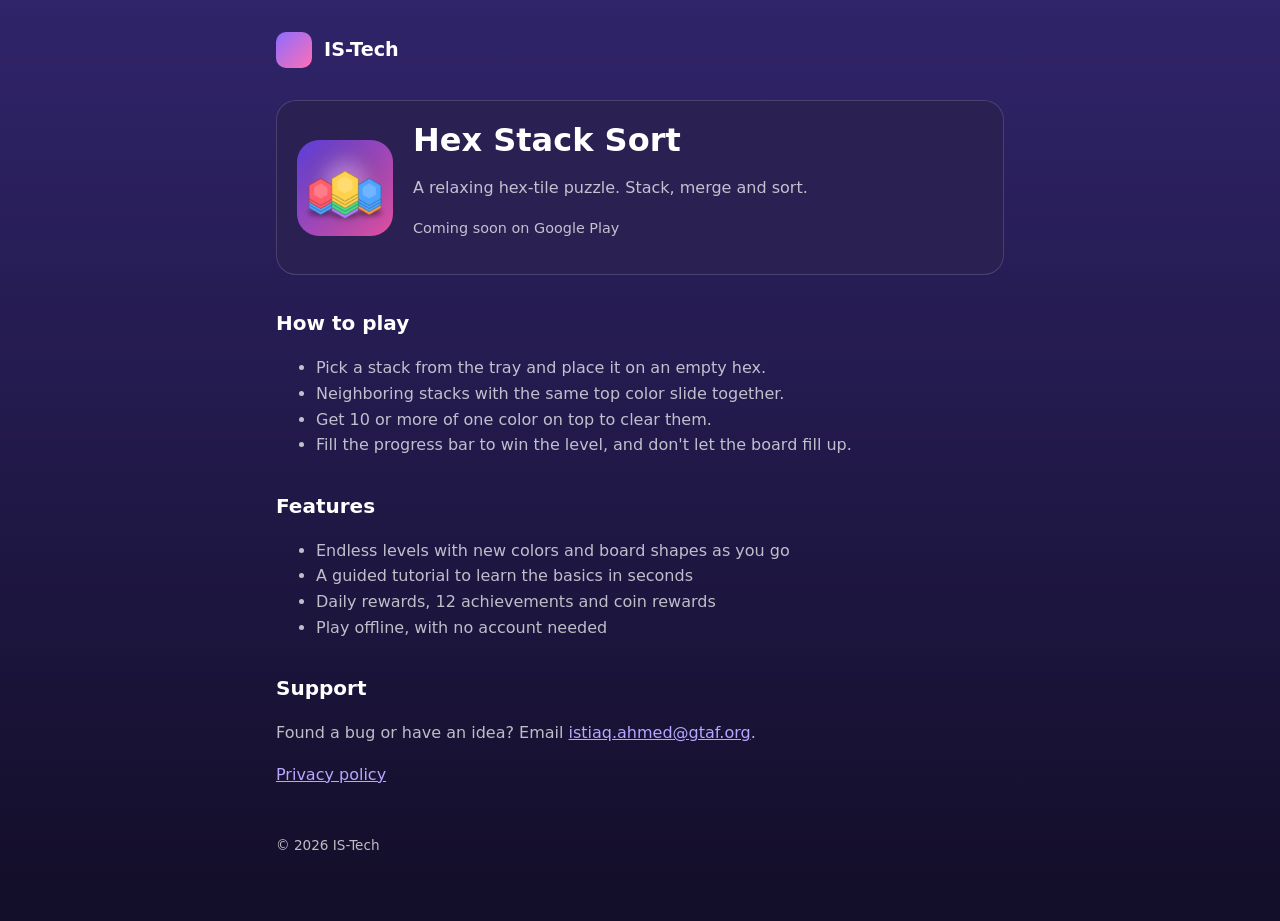
==== hex-stack-sort/index.html @ ce3957b2 "Add IS-Tech site: home, Hex Stack Sort page, privacy policy, app-ads.txt Co-Authored-By: Claude Opus" ====
<!doctype html>
<html lang="en">
<head>
  <meta charset="utf-8">
  <meta name="viewport" content="width=device-width, initial-scale=1">
  <title>Hex Stack Sort</title>
  <meta name="description" content="Hex Stack Sort: stack, merge and sort hex tiles in a relaxing puzzle game by IS-Tech.">
  <link rel="icon" href="../assets/hex-stack-sort-icon.png">
  <link rel="stylesheet" href="../assets/style.css">
</head>
<body>
  <div class="wrap">
    <header class="site">
      <span class="logo-mark" aria-hidden="true"></span>
      <a href="/">IS-Tech</a>
    </header>

    <div class="card game">
      <img src="../assets/hex-stack-sort-icon.png" alt="Hex Stack Sort app icon">
      <div class="info">
        <h1>Hex Stack Sort</h1>
        <p>A relaxing hex-tile puzzle. Stack, merge and sort.</p>
        <p class="meta">Coming soon on Google Play</p>
      </div>
    </div>

    <h2>How to play</h2>
    <ul>
      <li>Pick a stack from the tray and place it on an empty hex.</li>
      <li>Neighboring stacks with the same top color slide together.</li>
      <li>Get 10 or more of one color on top to clear them.</li>
      <li>Fill the progress bar to win the level, and don't let the board fill up.</li>
    </ul>

    <h2>Features</h2>
    <ul>
      <li>Endless levels with new colors and board shapes as you go</li>
      <li>A guided tutorial to learn the basics in seconds</li>
      <li>Daily rewards, 12 achievements and coin rewards</li>
      <li>Play offline, with no account needed</li>
    </ul>

    <h2>Support</h2>
    <p>Found a bug or have an idea? Email <a href="mailto:istiaq.ahmed@gtaf.org">istiaq.ahmed@gtaf.org</a>.</p>
    <p><a href="privacy.html">Privacy policy</a></p>

    <footer>&copy; 2026 IS-Tech</footer>
  </div>
</body>
</html>
---- assets/style.css ----
:root {
  --bg-top: #30246a;
  --bg-bottom: #130e29;
  --surface: #2a2152;
  --surface-high: #372c6b;
  --outline: rgba(255, 255, 255, 0.15);
  --text: #ffffff;
  --muted: rgba(255, 255, 255, 0.72);
  --primary: #8c6cff;
  --primary-bright: #b9a6ff;
  --pink: #ff6fb5;
  --gold: #ffd24d;
}

* { box-sizing: border-box; }

html { -webkit-text-size-adjust: 100%; }

body {
  margin: 0;
  min-height: 100vh;
  font-family: system-ui, -apple-system, "Segoe UI", Roboto, sans-serif;
  line-height: 1.6;
  color: var(--text);
  background: linear-gradient(180deg, var(--bg-top), var(--bg-bottom)) fixed;
  background-color: var(--bg-bottom);
}

a { color: var(--primary-bright); }
a:hover { color: var(--pink); }

.wrap { max-width: 760px; margin: 0 auto; padding: 32px 16px 64px; }

header.site {
  display: flex; align-items: center; gap: 12px; margin-bottom: 32px;
}
header.site a { color: var(--text); text-decoration: none; font-weight: 800; font-size: 1.2rem; }
.logo-mark {
  width: 36px; height: 36px; border-radius: 10px;
  background: linear-gradient(135deg, var(--primary), var(--pink));
}

h1 { font-size: 2rem; line-height: 1.2; margin: 0 0 8px; }
h2 { font-size: 1.25rem; margin: 32px 0 8px; }
h3 { font-size: 1.05rem; margin: 20px 0 6px; }
p, li { color: var(--muted); }
strong { color: var(--text); }

.card {
  background: var(--surface);
  border: 1px solid var(--outline);
  border-radius: 20px;
  padding: 20px;
}

.game {
  display: flex; gap: 20px; align-items: center; flex-wrap: wrap;
}
.game img { width: 96px; height: 96px; border-radius: 22px; }
.game .info { flex: 1 1 240px; }
.game h2 { margin-top: 0; }

.pill {
  display: inline-block; padding: 10px 18px; border-radius: 999px;
  font-weight: 800; text-decoration: none; color: #fff;
  background: linear-gradient(90deg, var(--primary), var(--pink));
}
.pill.secondary { background: var(--surface-high); }
.actions { display: flex; flex-wrap: wrap; gap: 8px; }

.meta { font-size: 0.9rem; color: var(--muted); }

footer { margin-top: 48px; font-size: 0.85rem; color: var(--muted); }
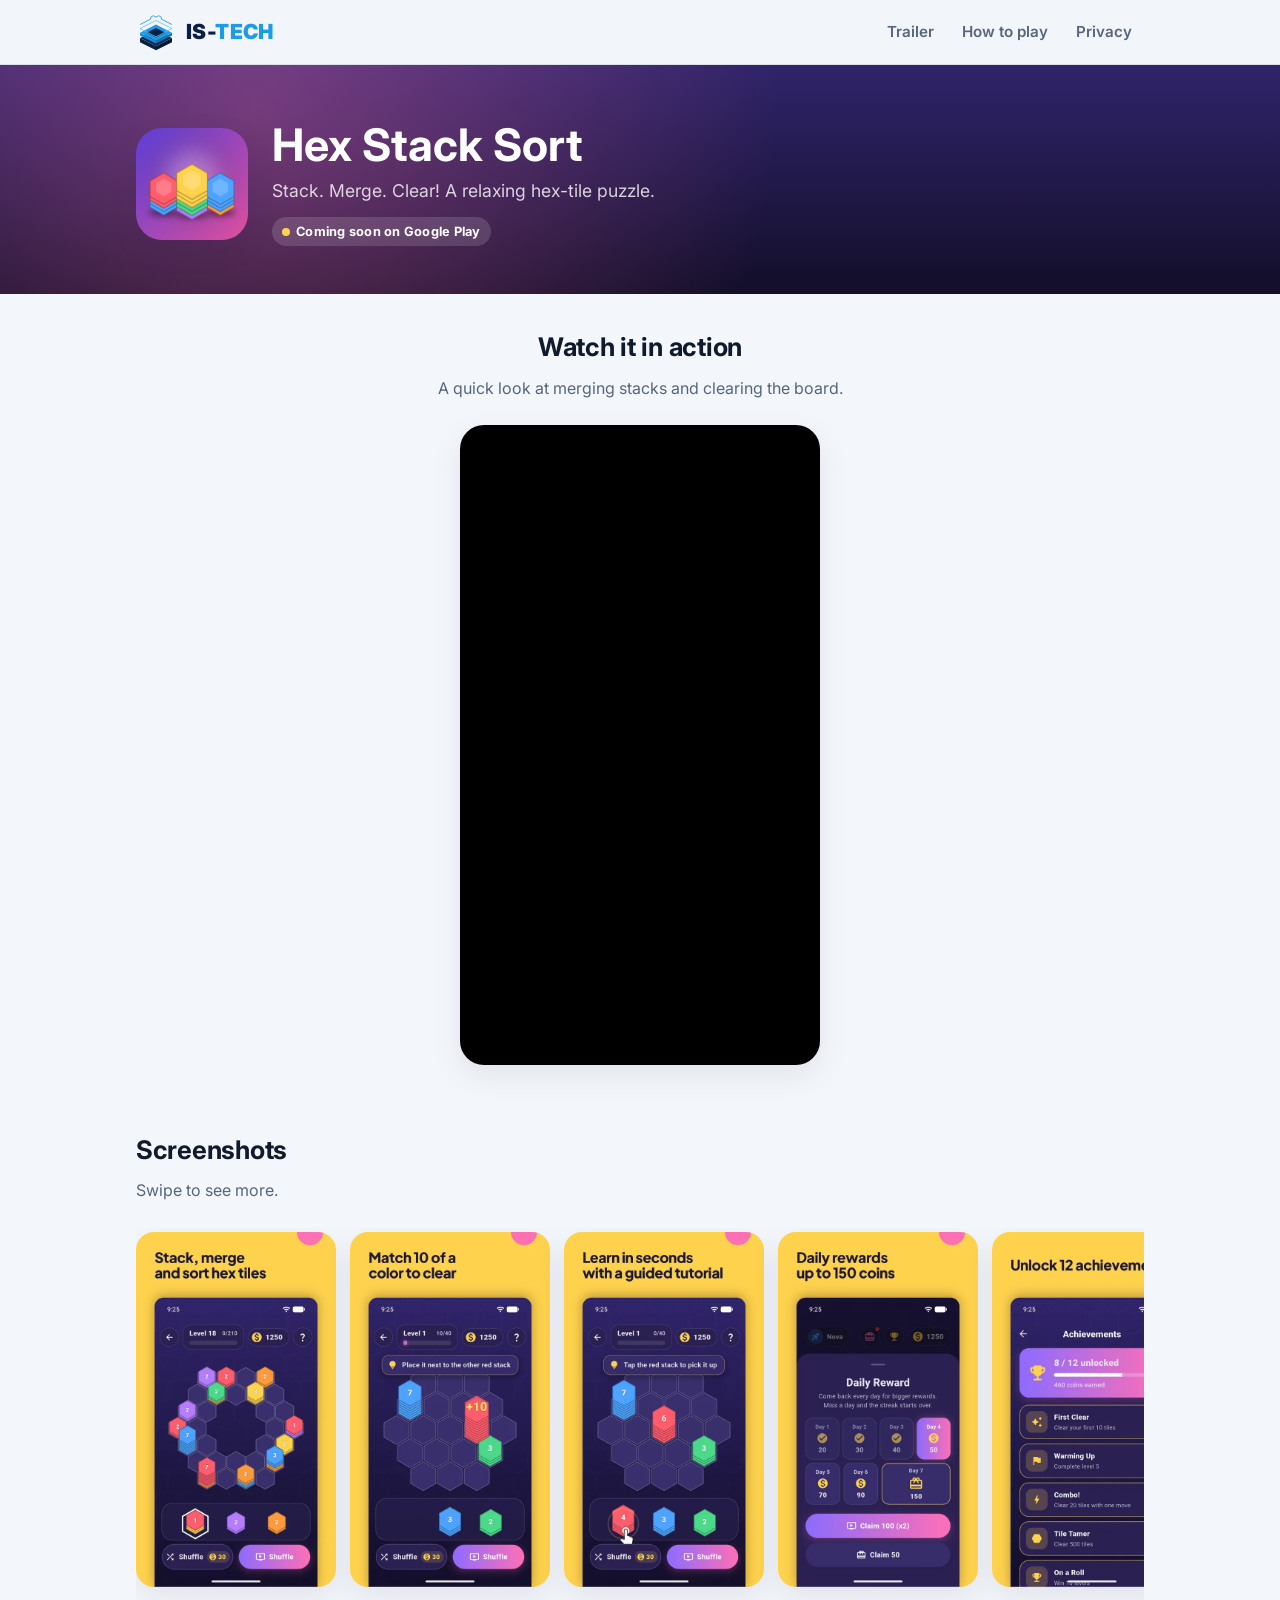
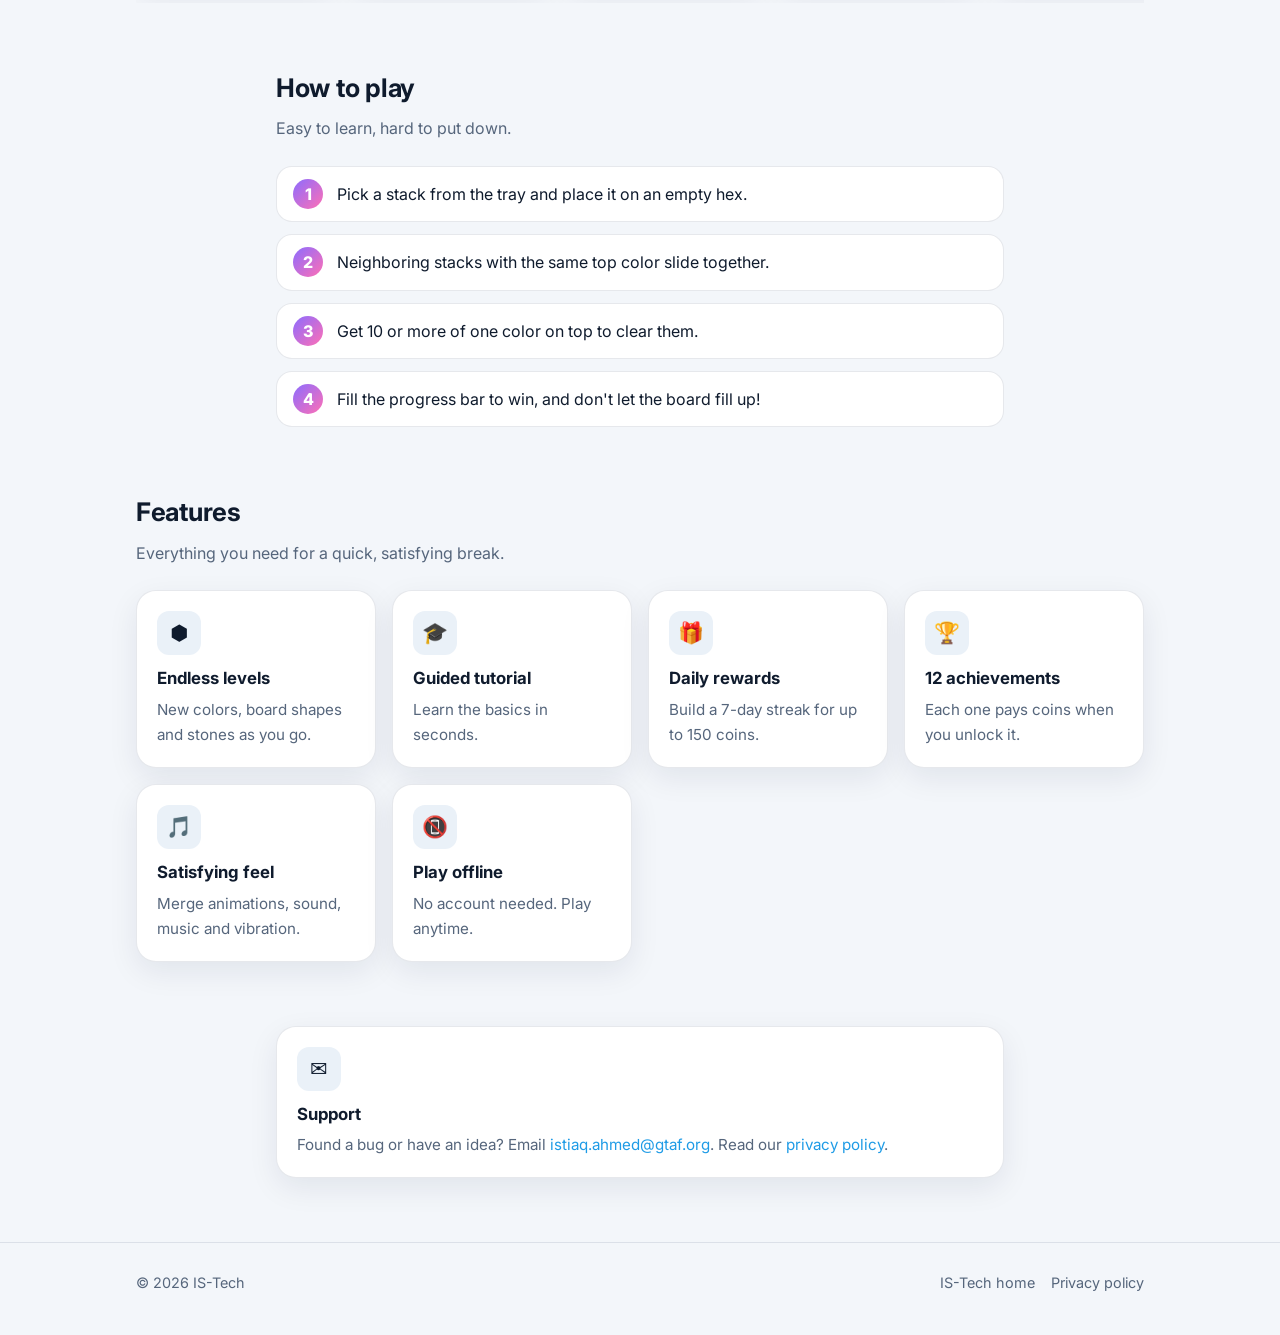
==== commit dc181236: "Redesign site with IS-Tech brand, trailer and screenshots - IS-Tech logo mark (SVG) + wordmark in he" ====
--- a/hex-stack-sort/index.html
+++ b/hex-stack-sort/index.html
@@ -5,46 +5,120 @@
   <meta name="viewport" content="width=device-width, initial-scale=1">
   <title>Hex Stack Sort</title>
   <meta name="description" content="Hex Stack Sort: stack, merge and sort hex tiles in a relaxing puzzle game by IS-Tech.">
+  <meta name="theme-color" content="#30246a">
   <link rel="icon" href="../assets/hex-stack-sort-icon.png">
+  <link rel="preconnect" href="https://fonts.googleapis.com">
+  <link rel="preconnect" href="https://fonts.gstatic.com" crossorigin>
+  <link href="https://fonts.googleapis.com/css2?family=Inter:wght@400;600;700;800;900&display=swap" rel="stylesheet">
   <link rel="stylesheet" href="../assets/style.css">
 </head>
 <body>
-  <div class="wrap">
-    <header class="site">
-      <span class="logo-mark" aria-hidden="true"></span>
-      <a href="/">IS-Tech</a>
-    </header>
+  <header class="site-header">
+    <div class="wrap">
+      <a class="brand" href="/">
+        <img src="../assets/istech-mark.svg" alt="">
+        <span class="wordmark"><span class="is">IS-</span><span class="tech">TECH</span></span>
+      </a>
+      <nav class="nav" aria-label="Main">
+        <a href="#trailer">Trailer</a>
+        <a class="wide-only" href="#how">How to play</a>
+        <a href="privacy.html">Privacy</a>
+      </nav>
+    </div>
+  </header>
 
-    <div class="card game">
-      <img src="../assets/hex-stack-sort-icon.png" alt="Hex Stack Sort app icon">
-      <div class="info">
-        <h1>Hex Stack Sort</h1>
-        <p>A relaxing hex-tile puzzle. Stack, merge and sort.</p>
-        <p class="meta">Coming soon on Google Play</p>
+  <main>
+    <div class="game-hero">
+      <div class="wrap">
+        <img class="app-icon" src="../assets/hex-stack-sort-icon.png" alt="Hex Stack Sort app icon" width="112" height="112">
+        <div>
+          <h1>Hex Stack Sort</h1>
+          <p>Stack. Merge. Clear! A relaxing hex-tile puzzle.</p>
+          <span class="badge"><span class="dot"></span>Coming soon on Google Play</span>
+        </div>
       </div>
     </div>
 
-    <h2>How to play</h2>
-    <ul>
-      <li>Pick a stack from the tray and place it on an empty hex.</li>
-      <li>Neighboring stacks with the same top color slide together.</li>
-      <li>Get 10 or more of one color on top to clear them.</li>
-      <li>Fill the progress bar to win the level, and don't let the board fill up.</li>
-    </ul>
+    <section id="trailer">
+      <div class="wrap">
+        <h2 class="section-title" style="text-align:center">Watch it in action</h2>
+        <p class="section-sub" style="text-align:center">A quick look at merging stacks and clearing the board.</p>
+        <div class="trailer">
+          <div class="video-frame">
+            <iframe src="https://www.youtube-nocookie.com/embed/-WKUBjSC1A4?rel=0&amp;modestbranding=1&amp;playsinline=1"
+                    title="Hex Stack Sort gameplay video"
+                    loading="lazy"
+                    allow="accelerometer; autoplay; clipboard-write; encrypted-media; gyroscope; picture-in-picture; web-share"
+                    referrerpolicy="strict-origin-when-cross-origin"
+                    allowfullscreen></iframe>
+          </div>
+        </div>
+      </div>
+    </section>
 
-    <h2>Features</h2>
-    <ul>
-      <li>Endless levels with new colors and board shapes as you go</li>
-      <li>A guided tutorial to learn the basics in seconds</li>
-      <li>Daily rewards, 12 achievements and coin rewards</li>
-      <li>Play offline, with no account needed</li>
-    </ul>
+    <section id="screens">
+      <div class="wrap">
+        <h2 class="section-title">Screenshots</h2>
+        <p class="section-sub">Swipe to see more.</p>
+        <div class="shots">
+          <img src="../assets/shots/01-gameplay.webp" alt="Gameplay on a ring-shaped board" loading="lazy" width="540" height="960">
+          <img src="../assets/shots/02-clear.webp" alt="Clearing 10 tiles of one color" loading="lazy" width="540" height="960">
+          <img src="../assets/shots/03-tutorial.webp" alt="Guided tutorial" loading="lazy" width="540" height="960">
+          <img src="../assets/shots/04-daily.webp" alt="Daily rewards" loading="lazy" width="540" height="960">
+          <img src="../assets/shots/05-achievements.webp" alt="Achievements" loading="lazy" width="540" height="960">
+          <img src="../assets/shots/06-home.webp" alt="Home screen" loading="lazy" width="540" height="960">
+        </div>
+      </div>
+    </section>
 
-    <h2>Support</h2>
-    <p>Found a bug or have an idea? Email <a href="mailto:istiaq.ahmed@gtaf.org">istiaq.ahmed@gtaf.org</a>.</p>
-    <p><a href="privacy.html">Privacy policy</a></p>
+    <section id="how">
+      <div class="wrap narrow">
+        <h2 class="section-title">How to play</h2>
+        <p class="section-sub">Easy to learn, hard to put down.</p>
+        <ol class="steps">
+          <li>Pick a stack from the tray and place it on an empty hex.</li>
+          <li>Neighboring stacks with the same top color slide together.</li>
+          <li>Get 10 or more of one color on top to clear them.</li>
+          <li>Fill the progress bar to win, and don't let the board fill up!</li>
+        </ol>
+      </div>
+    </section>
 
-    <footer>&copy; 2026 IS-Tech</footer>
-  </div>
+    <section id="features">
+      <div class="wrap">
+        <h2 class="section-title">Features</h2>
+        <p class="section-sub">Everything you need for a quick, satisfying break.</p>
+        <div class="grid">
+          <div class="card tile"><div class="ico">&#11042;</div><h4>Endless levels</h4><p>New colors, board shapes and stones as you go.</p></div>
+          <div class="card tile"><div class="ico">&#127891;</div><h4>Guided tutorial</h4><p>Learn the basics in seconds.</p></div>
+          <div class="card tile"><div class="ico">&#127873;</div><h4>Daily rewards</h4><p>Build a 7-day streak for up to 150 coins.</p></div>
+          <div class="card tile"><div class="ico">&#127942;</div><h4>12 achievements</h4><p>Each one pays coins when you unlock it.</p></div>
+          <div class="card tile"><div class="ico">&#127925;</div><h4>Satisfying feel</h4><p>Merge animations, sound, music and vibration.</p></div>
+          <div class="card tile"><div class="ico">&#128245;</div><h4>Play offline</h4><p>No account needed. Play anytime.</p></div>
+        </div>
+      </div>
+    </section>
+
+    <section id="support">
+      <div class="wrap narrow">
+        <div class="card tile">
+          <div class="ico">&#9993;</div>
+          <h4>Support</h4>
+          <p>Found a bug or have an idea? Email <a href="mailto:istiaq.ahmed@gtaf.org">istiaq.ahmed@gtaf.org</a>.
+            Read our <a href="privacy.html">privacy policy</a>.</p>
+        </div>
+      </div>
+    </section>
+  </main>
+
+  <footer class="site-footer">
+    <div class="wrap">
+      <span>&copy; 2026 IS-Tech</span>
+      <nav aria-label="Footer">
+        <a href="/">IS-Tech home</a>
+        <a href="privacy.html">Privacy policy</a>
+      </nav>
+    </div>
+  </footer>
 </body>
 </html>
--- a/assets/style.css
+++ b/assets/style.css
@@ -1,73 +1,204 @@
+/* IS-Tech site. Brand colors from the IS-Tech logo (navy + sky blue);
+   the Hex Stack Sort page adds the game's purple/pink accents. */
 :root {
-  --bg-top: #30246a;
-  --bg-bottom: #130e29;
-  --surface: #2a2152;
-  --surface-high: #372c6b;
-  --outline: rgba(255, 255, 255, 0.15);
-  --text: #ffffff;
-  --muted: rgba(255, 255, 255, 0.72);
-  --primary: #8c6cff;
-  --primary-bright: #b9a6ff;
-  --pink: #ff6fb5;
+  --navy: #0a1f44;
+  --navy-2: #0d2a57;
+  --blue: #1e9be6;
+  --sky: #5bc0f0;
+  --bg: #f3f6fa;
+  --surface: #ffffff;
+  --surface-2: #eaf1f8;
+  --text: #0f1b2d;
+  --muted: #56667c;
+  --line: rgba(10, 31, 68, 0.1);
+  --shadow: 0 10px 30px rgba(10, 31, 68, 0.08);
+  --game-1: #8c6cff;
+  --game-2: #ff6fb5;
   --gold: #ffd24d;
+  --radius: 20px;
+}
+
+@media (prefers-color-scheme: dark) {
+  :root {
+    --bg: #0a1222;
+    --surface: #111c31;
+    --surface-2: #16243d;
+    --text: #e8eef7;
+    --muted: #9fb0c6;
+    --line: rgba(255, 255, 255, 0.09);
+    --shadow: 0 10px 30px rgba(0, 0, 0, 0.35);
+  }
 }
 
 * { box-sizing: border-box; }
-
-html { -webkit-text-size-adjust: 100%; }
+html { -webkit-text-size-adjust: 100%; scroll-behavior: smooth; }
 
 body {
   margin: 0;
-  min-height: 100vh;
-  font-family: system-ui, -apple-system, "Segoe UI", Roboto, sans-serif;
-  line-height: 1.6;
+  font-family: "Inter", system-ui, -apple-system, "Segoe UI", Roboto, sans-serif;
+  line-height: 1.65;
   color: var(--text);
-  background: linear-gradient(180deg, var(--bg-top), var(--bg-bottom)) fixed;
-  background-color: var(--bg-bottom);
-}
-
-a { color: var(--primary-bright); }
-a:hover { color: var(--pink); }
-
-.wrap { max-width: 760px; margin: 0 auto; padding: 32px 16px 64px; }
-
-header.site {
-  display: flex; align-items: center; gap: 12px; margin-bottom: 32px;
-}
-header.site a { color: var(--text); text-decoration: none; font-weight: 800; font-size: 1.2rem; }
-.logo-mark {
-  width: 36px; height: 36px; border-radius: 10px;
-  background: linear-gradient(135deg, var(--primary), var(--pink));
-}
-
-h1 { font-size: 2rem; line-height: 1.2; margin: 0 0 8px; }
-h2 { font-size: 1.25rem; margin: 32px 0 8px; }
-h3 { font-size: 1.05rem; margin: 20px 0 6px; }
-p, li { color: var(--muted); }
-strong { color: var(--text); }
+  background: var(--bg);
+}
+
+/* height:auto so width/height attributes only reserve the aspect ratio
+   (otherwise the attribute height wins and images get cropped). */
+img { max-width: 100%; height: auto; display: block; }
+a { color: var(--blue); text-decoration: none; }
+a:hover { text-decoration: underline; }
+
+.wrap { max-width: 1040px; margin: 0 auto; padding: 0 16px; }
+.narrow { max-width: 760px; }
+
+/* ---------- Header ---------- */
+.site-header {
+  position: sticky; top: 0; z-index: 10;
+  background: color-mix(in srgb, var(--bg) 85%, transparent);
+  backdrop-filter: saturate(160%) blur(12px);
+  border-bottom: 1px solid var(--line);
+}
+.site-header .wrap {
+  display: flex; align-items: center; justify-content: space-between;
+  height: 64px; gap: 12px;
+}
+.brand { display: flex; align-items: center; gap: 10px; color: var(--text); }
+.brand:hover { text-decoration: none; }
+.brand img { width: 40px; height: auto; }
+.wordmark { font-weight: 900; font-size: 1.3rem; letter-spacing: 0.02em; white-space: nowrap; }
+.wordmark .is { color: var(--navy); }
+.wordmark .tech { color: var(--blue); }
+@media (prefers-color-scheme: dark) { .wordmark .is { color: #e8eef7; } }
+.nav { display: flex; gap: 4px; }
+.nav a {
+  color: var(--muted); font-weight: 600; font-size: 0.95rem;
+  padding: 8px 12px; border-radius: 999px;
+}
+.nav a:hover { color: var(--text); background: var(--surface-2); text-decoration: none; }
+.nav a { white-space: nowrap; }
+@media (max-width: 480px) {
+  .brand img { width: 32px; }
+  .wordmark { font-size: 1.1rem; }
+  .nav a { padding: 8px 8px; font-size: 0.88rem; }
+  .nav .wide-only { display: none; }
+}
+
+/* ---------- Hero ---------- */
+.hero { padding: 64px 0 40px; text-align: center; }
+.hero .logo-big { width: 120px; margin: 0 auto 20px; filter: drop-shadow(0 12px 24px rgba(30,155,230,0.25)); }
+.hero h1 { font-size: clamp(2rem, 6vw, 3.2rem); line-height: 1.1; margin: 0 0 14px; letter-spacing: -0.02em; }
+.hero h1 .accent {
+  background: linear-gradient(90deg, var(--blue), var(--sky));
+  -webkit-background-clip: text; background-clip: text; color: transparent;
+}
+.hero p { color: var(--muted); font-size: 1.15rem; max-width: 560px; margin: 0 auto; }
+
+/* ---------- Sections & cards ---------- */
+section { padding: 32px 0; }
+.section-title { font-size: 1.6rem; margin: 0 0 6px; letter-spacing: -0.01em; }
+.section-sub { color: var(--muted); margin: 0 0 24px; }
 
 .card {
   background: var(--surface);
-  border: 1px solid var(--outline);
-  border-radius: 20px;
-  padding: 20px;
-}
-
-.game {
-  display: flex; gap: 20px; align-items: center; flex-wrap: wrap;
-}
-.game img { width: 96px; height: 96px; border-radius: 22px; }
-.game .info { flex: 1 1 240px; }
-.game h2 { margin-top: 0; }
-
-.pill {
-  display: inline-block; padding: 10px 18px; border-radius: 999px;
-  font-weight: 800; text-decoration: none; color: #fff;
-  background: linear-gradient(90deg, var(--primary), var(--pink));
-}
-.pill.secondary { background: var(--surface-high); }
-.actions { display: flex; flex-wrap: wrap; gap: 8px; }
-
-.meta { font-size: 0.9rem; color: var(--muted); }
-
-footer { margin-top: 48px; font-size: 0.85rem; color: var(--muted); }
+  border: 1px solid var(--line);
+  border-radius: var(--radius);
+  box-shadow: var(--shadow);
+}
+
+.game-feature { overflow: hidden; }
+.game-feature .banner { width: 100%; aspect-ratio: 1024 / 500; object-fit: cover; }
+.game-feature .body {
+  display: flex; gap: 18px; align-items: center; flex-wrap: wrap; padding: 22px;
+}
+.app-icon { width: 84px; height: 84px; border-radius: 20px; box-shadow: var(--shadow); }
+.game-feature .info { flex: 1 1 260px; }
+.game-feature h3 { margin: 0 0 4px; font-size: 1.4rem; }
+.game-feature p { margin: 0; color: var(--muted); }
+
+.badge {
+  display: inline-flex; align-items: center; gap: 6px;
+  font-size: 0.8rem; font-weight: 700; letter-spacing: 0.02em;
+  padding: 4px 10px; border-radius: 999px;
+  background: var(--surface-2); color: var(--muted);
+}
+.badge .dot { width: 8px; height: 8px; border-radius: 50%; background: var(--gold); }
+
+.actions { display: flex; flex-wrap: wrap; gap: 10px; margin-top: 16px; }
+.btn {
+  display: inline-flex; align-items: center; gap: 8px;
+  padding: 12px 20px; border-radius: 999px; font-weight: 700;
+  color: #fff; background: linear-gradient(90deg, var(--blue), var(--sky));
+  box-shadow: 0 8px 20px rgba(30, 155, 230, 0.3);
+}
+.btn:hover { text-decoration: none; filter: brightness(1.05); }
+.btn.secondary { background: var(--surface-2); color: var(--text); box-shadow: none; }
+.btn.game { background: linear-gradient(90deg, var(--game-1), var(--game-2)); box-shadow: 0 8px 20px rgba(255, 111, 181, 0.3); }
+
+.grid { display: grid; gap: 16px; grid-template-columns: repeat(auto-fit, minmax(220px, 1fr)); }
+@media (max-width: 520px) {
+  .grid { grid-template-columns: 1fr 1fr; gap: 12px; }
+  .grid .tile { padding: 16px; }
+}
+.tile { padding: 20px; }
+.tile .ico {
+  width: 44px; height: 44px; border-radius: 12px; display: grid; place-items: center;
+  font-size: 1.3rem; background: var(--surface-2); margin-bottom: 10px;
+}
+.tile h4 { margin: 0 0 4px; font-size: 1.05rem; }
+.tile p { margin: 0; color: var(--muted); font-size: 0.95rem; }
+
+/* ---------- Game page ---------- */
+.game-hero {
+  color: #fff; padding: 56px 0 48px;
+  background:
+    radial-gradient(circle at 20% 20%, rgba(255, 111, 181, 0.35), transparent 50%),
+    linear-gradient(180deg, #30246a, #130e29);
+}
+.game-hero .wrap { display: flex; gap: 24px; align-items: center; flex-wrap: wrap; }
+.game-hero .app-icon { width: 112px; height: 112px; border-radius: 26px; }
+.game-hero h1 { margin: 0 0 6px; font-size: clamp(2rem, 6vw, 2.8rem); line-height: 1.1; }
+.game-hero p { margin: 0; color: rgba(255, 255, 255, 0.8); font-size: 1.1rem; }
+.game-hero .badge { background: rgba(255, 255, 255, 0.14); color: #fff; margin-top: 12px; }
+
+.trailer { display: flex; justify-content: center; }
+.video-frame {
+  width: min(100%, 360px); aspect-ratio: 9 / 16;
+  border-radius: 24px; overflow: hidden; background: #000; box-shadow: var(--shadow);
+}
+.video-frame iframe { width: 100%; height: 100%; border: 0; display: block; }
+
+.shots {
+  display: flex; gap: 14px; overflow-x: auto; scroll-snap-type: x mandatory;
+  padding: 4px 2px 16px; -webkit-overflow-scrolling: touch;
+}
+.shots img {
+  flex: 0 0 auto; width: 200px; aspect-ratio: 9 / 16; object-fit: cover;
+  border-radius: 18px; scroll-snap-align: start; box-shadow: var(--shadow);
+}
+
+.steps { counter-reset: step; list-style: none; padding: 0; margin: 0; display: grid; gap: 12px; }
+.steps li {
+  counter-increment: step; position: relative; padding: 14px 16px 14px 60px;
+  background: var(--surface); border: 1px solid var(--line); border-radius: 16px;
+}
+.steps li::before {
+  content: counter(step); position: absolute; left: 16px; top: 50%; transform: translateY(-50%);
+  width: 30px; height: 30px; border-radius: 50%; display: grid; place-items: center;
+  font-weight: 800; color: #fff; background: linear-gradient(135deg, var(--game-1), var(--game-2));
+}
+
+/* ---------- Legal / article ---------- */
+.doc { padding: 36px 28px; margin: 32px 0; }
+.doc h1 { font-size: clamp(1.7rem, 5vw, 2.3rem); line-height: 1.15; margin: 0 0 8px; }
+.doc h2 { font-size: 1.25rem; margin: 30px 0 8px; padding-top: 6px; }
+.doc h3 { font-size: 1.05rem; margin: 18px 0 6px; }
+.doc p, .doc li { color: var(--text); }
+.doc .meta { color: var(--muted); font-size: 0.9rem; margin: 0 0 20px; }
+.doc .summary { background: var(--surface-2); border-radius: 16px; padding: 4px 20px 4px 20px; }
+.doc .summary h2 { margin-top: 14px; }
+@media (max-width: 520px) { .doc { padding: 24px 18px; } }
+
+/* ---------- Footer ---------- */
+.site-footer { border-top: 1px solid var(--line); margin-top: 32px; padding: 28px 0 40px; color: var(--muted); font-size: 0.9rem; }
+.site-footer .wrap { display: flex; flex-wrap: wrap; gap: 12px; justify-content: space-between; align-items: center; }
+.site-footer nav { display: flex; gap: 16px; flex-wrap: wrap; }
+.site-footer a { color: var(--muted); }
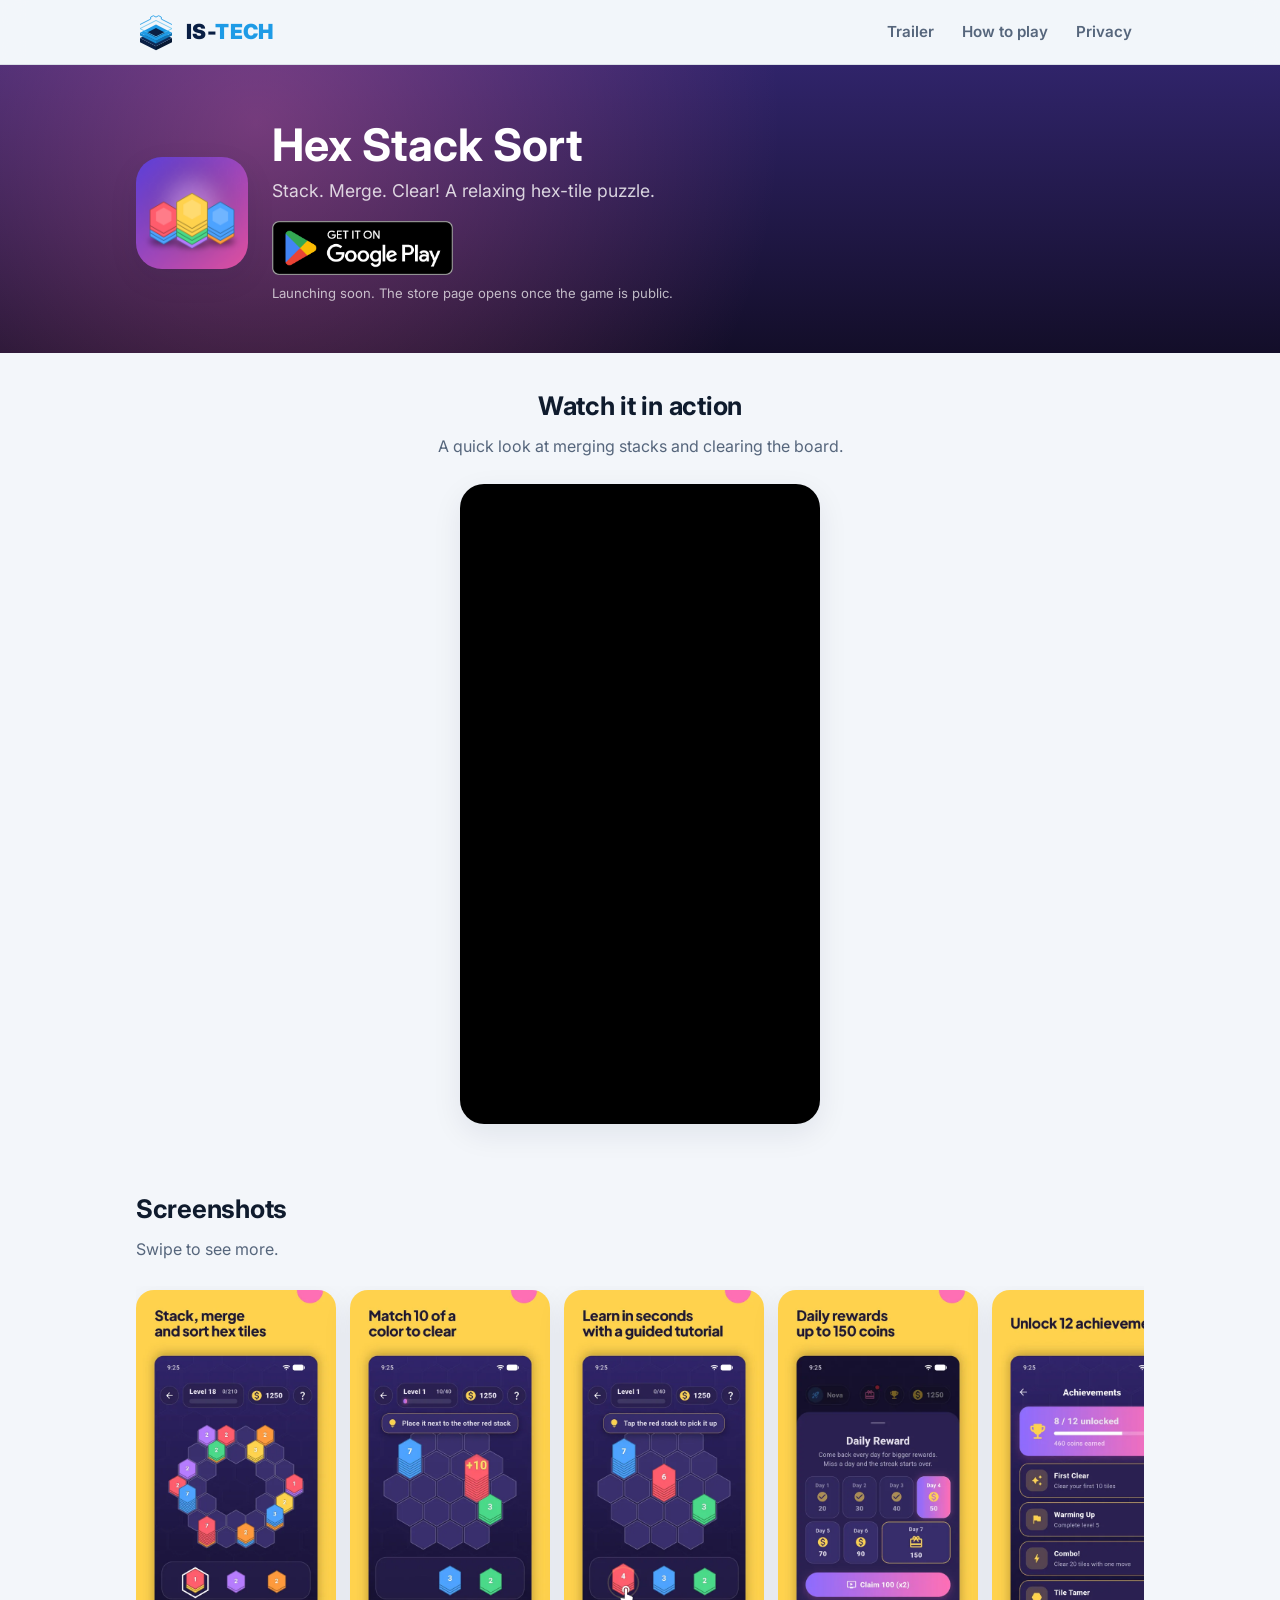
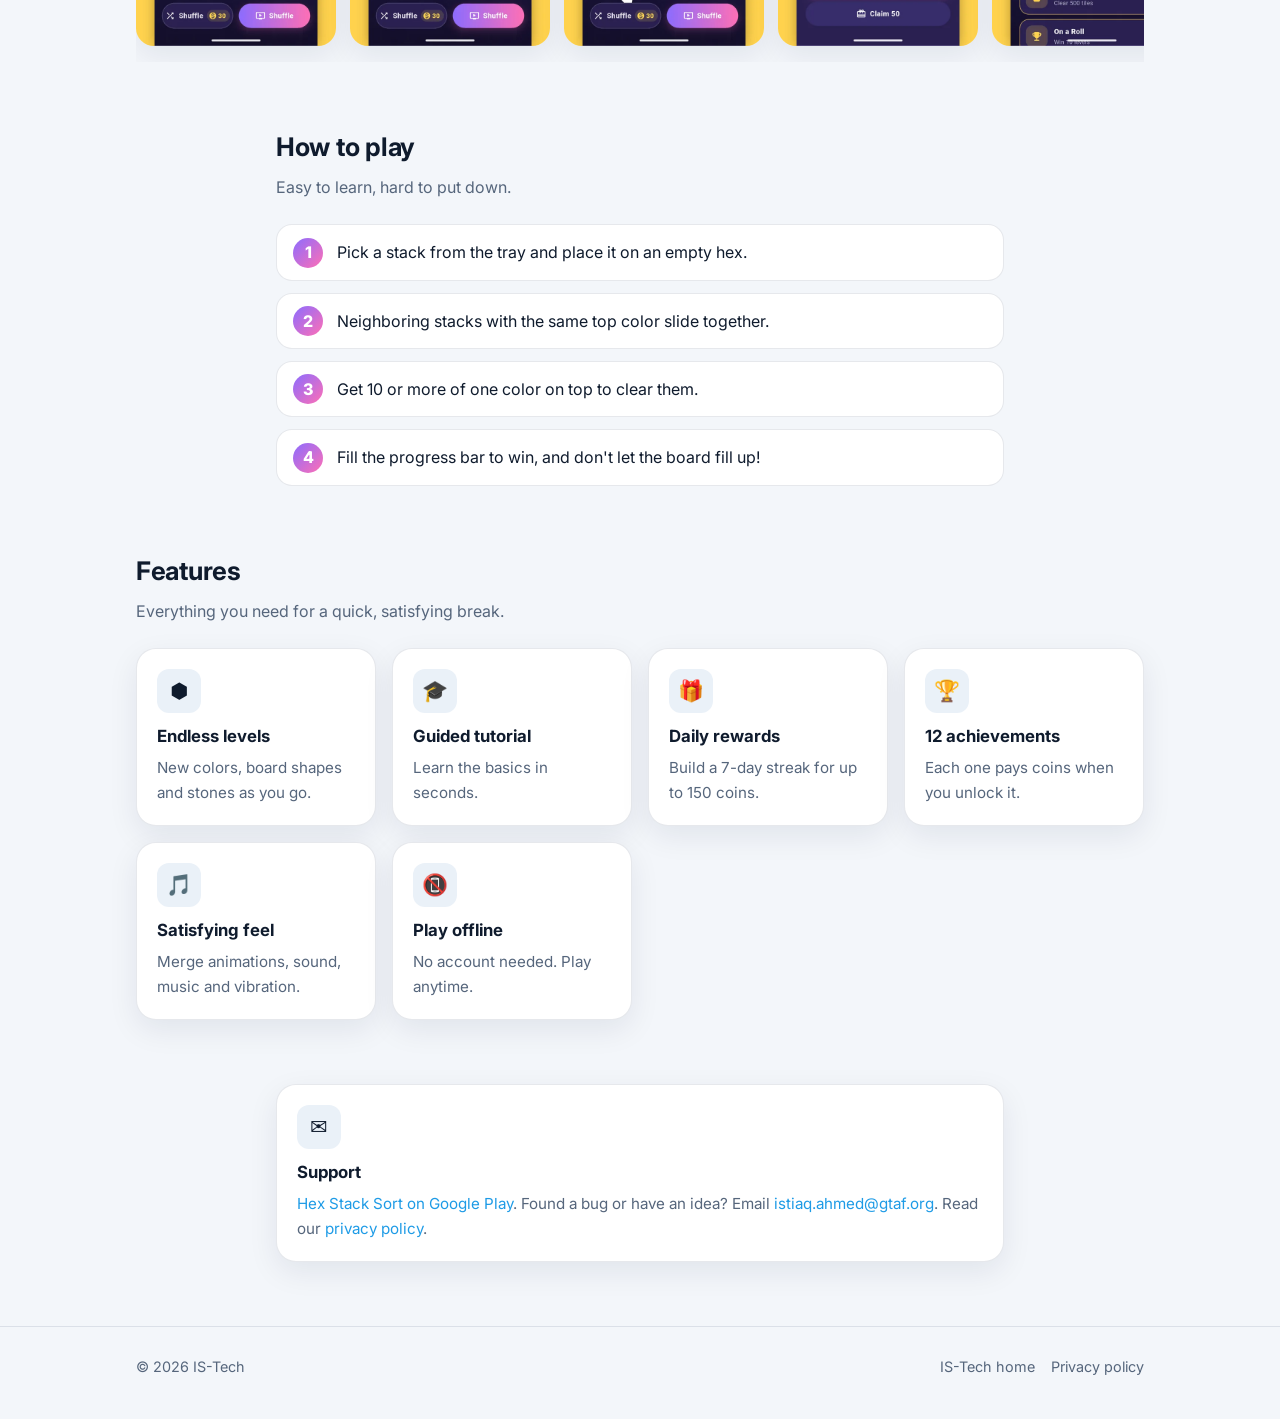
==== commit 6d14823e: "Add Google Play badge and store link Official "Get it on Google Play" badge (hosted locally) on the " ====
--- a/hex-stack-sort/index.html
+++ b/hex-stack-sort/index.html
@@ -34,7 +34,12 @@
         <div>
           <h1>Hex Stack Sort</h1>
           <p>Stack. Merge. Clear! A relaxing hex-tile puzzle.</p>
-          <span class="badge"><span class="dot"></span>Coming soon on Google Play</span>
+          <div class="store-row">
+            <a class="play-badge" href="https://play.google.com/store/apps/details?id=com.istech.hexstacksort" rel="noopener">
+              <img src="../assets/google-play-badge.png" alt="Get it on Google Play" width="564" height="168">
+            </a>
+            <span class="store-note">Launching soon. The store page opens once the game is public.</span>
+          </div>
         </div>
       </div>
     </div>
@@ -104,7 +109,8 @@
         <div class="card tile">
           <div class="ico">&#9993;</div>
           <h4>Support</h4>
-          <p>Found a bug or have an idea? Email <a href="mailto:istiaq.ahmed@gtaf.org">istiaq.ahmed@gtaf.org</a>.
+          <p><a href="https://play.google.com/store/apps/details?id=com.istech.hexstacksort" rel="noopener">Hex Stack Sort on Google Play</a>.
+            Found a bug or have an idea? Email <a href="mailto:istiaq.ahmed@gtaf.org">istiaq.ahmed@gtaf.org</a>.
             Read our <a href="privacy.html">privacy policy</a>.</p>
         </div>
       </div>
--- a/assets/style.css
+++ b/assets/style.css
@@ -123,6 +123,14 @@
 .badge .dot { width: 8px; height: 8px; border-radius: 50%; background: var(--gold); }
 
 .actions { display: flex; flex-wrap: wrap; gap: 10px; margin-top: 16px; }
+
+/* Official Google Play badge. */
+.play-badge { display: inline-block; line-height: 0; border-radius: 10px; }
+.play-badge img { height: 54px; width: auto; }
+.play-badge:hover { filter: brightness(1.1); }
+.store-note { display: block; margin-top: 8px; font-size: 0.82rem; color: var(--muted); }
+.game-hero .store-note { color: rgba(255, 255, 255, 0.7); }
+.store-row { display: flex; flex-direction: column; align-items: flex-start; margin-top: 16px; }
 .btn {
   display: inline-flex; align-items: center; gap: 8px;
   padding: 12px 20px; border-radius: 999px; font-weight: 700;
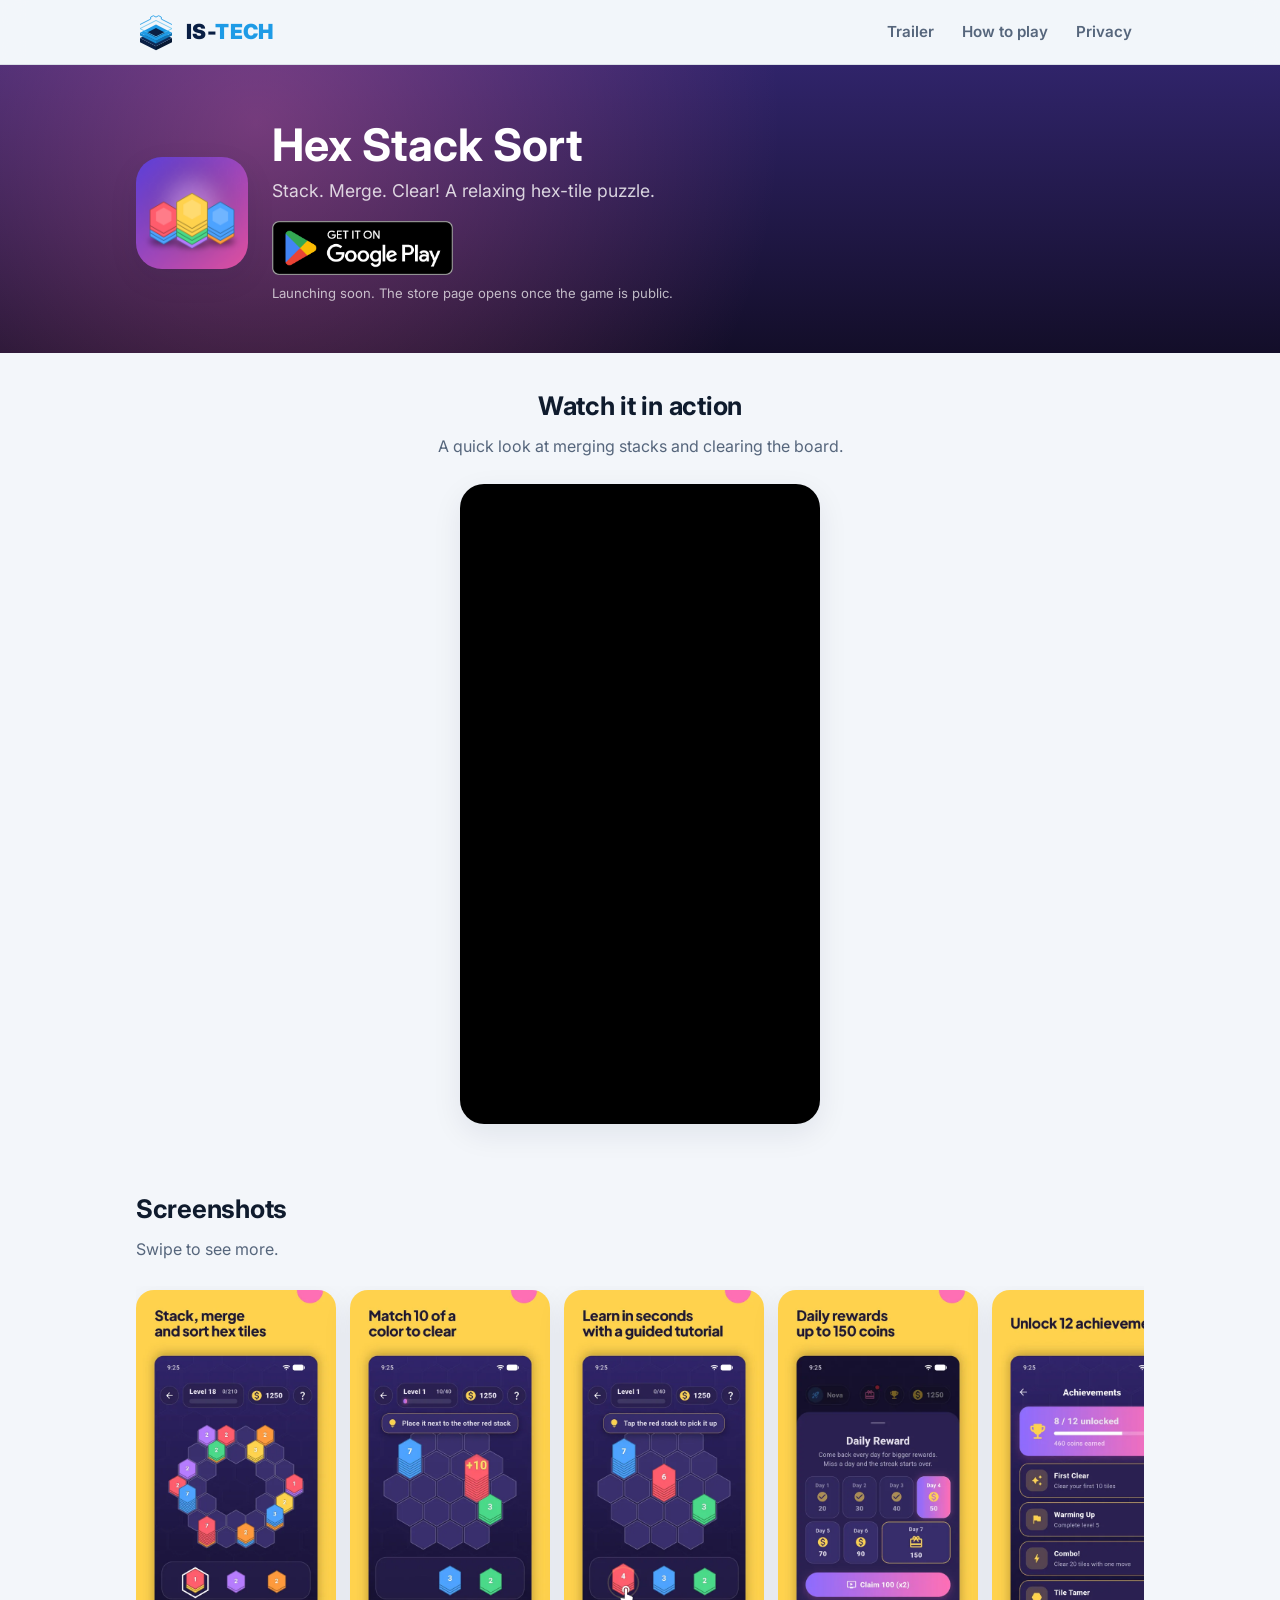
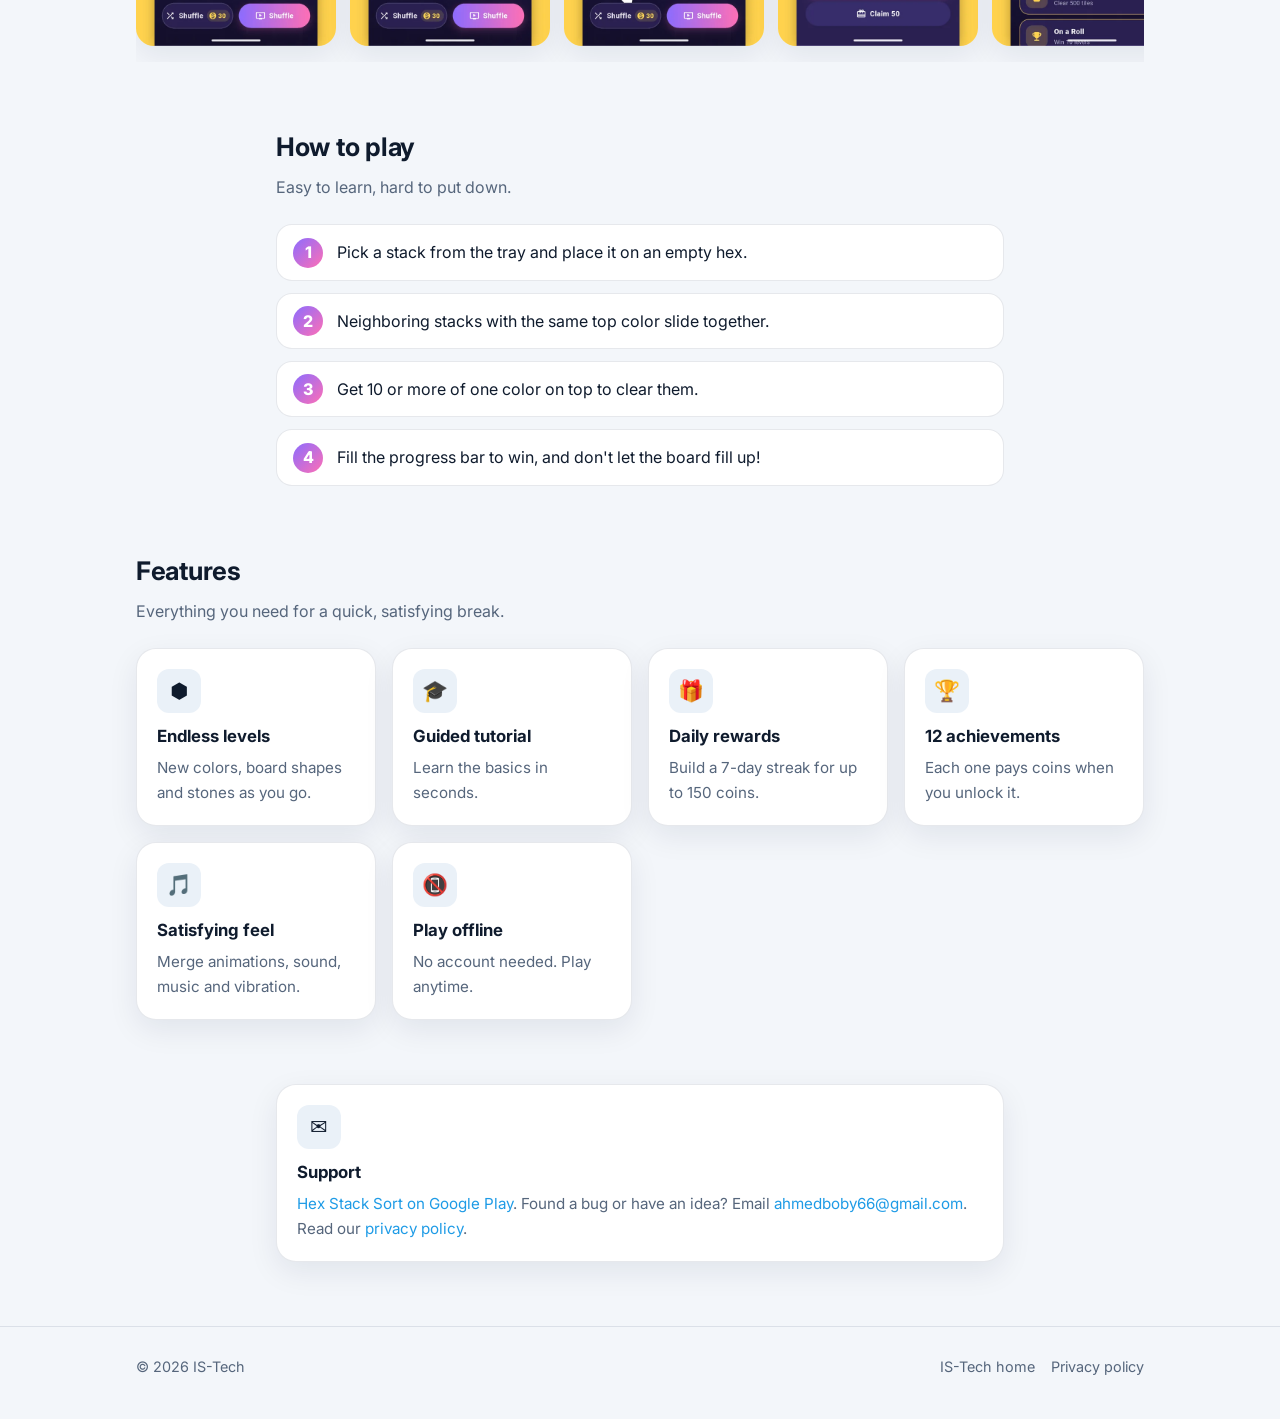
==== commit 1c0ceaac: "Use ahmedboby66@gmail.com as the public contact email Co-Authored-By: Claude Opus 5.5 <noreply@anthr" ====
--- a/hex-stack-sort/index.html
+++ b/hex-stack-sort/index.html
@@ -110,7 +110,7 @@
           <div class="ico">&#9993;</div>
           <h4>Support</h4>
           <p><a href="https://play.google.com/store/apps/details?id=com.istech.hexstacksort" rel="noopener">Hex Stack Sort on Google Play</a>.
-            Found a bug or have an idea? Email <a href="mailto:istiaq.ahmed@gtaf.org">istiaq.ahmed@gtaf.org</a>.
+            Found a bug or have an idea? Email <a href="mailto:ahmedboby66@gmail.com">ahmedboby66@gmail.com</a>.
             Read our <a href="privacy.html">privacy policy</a>.</p>
         </div>
       </div>
